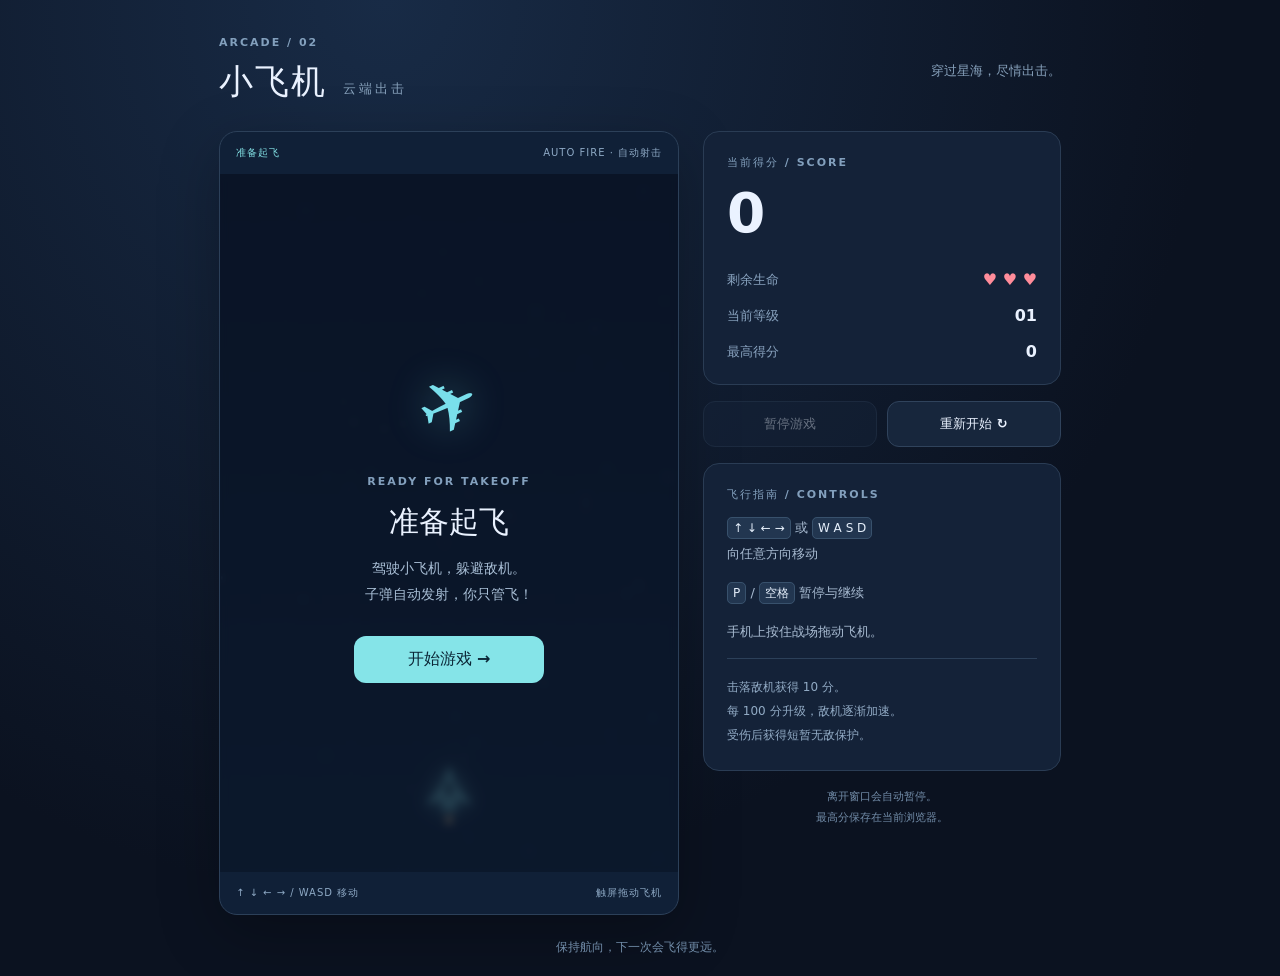
==== airplane/index.html @ 86f368f0 "Add browser airplane game with keyboard and touch controls" ====
<!doctype html>
<html lang="zh-CN">
<head>
  <meta charset="utf-8">
  <meta name="viewport" content="width=device-width, initial-scale=1">
  <meta name="theme-color" content="#101c30">
  <title>小飞机 · 云端出击</title>
  <link rel="stylesheet" href="style.css">
  <script src="core.js" defer></script>
  <script src="game.js" defer></script>
</head>
<body>
  <main class="app">
    <header><div><p class="eyebrow">ARCADE / 02</p><h1>小飞机<span>云端出击</span></h1></div><span class="header-note">穿过星海，尽情出击。</span></header>
    <section class="layout" aria-label="小飞机游戏">
      <div class="flight-panel">
        <div class="flight-bar"><span id="status" role="status">准备起飞</span><span>AUTO FIRE · 自动射击</span></div>
        <div class="stage">
          <canvas id="game" width="420" height="640" aria-label="飞机战场；方向键或 WASD 移动，手机按住飞机拖动"></canvas>
          <div id="overlay" class="overlay">
            <div class="plane-mark" aria-hidden="true">✈</div>
            <p class="eyebrow" id="overlay-label">READY FOR TAKEOFF</p>
            <h2 id="overlay-title">准备起飞</h2>
            <p id="overlay-text">驾驶小飞机，躲避敌机。<br>子弹自动发射，你只管飞！</p>
            <button id="start" class="primary">开始游戏 →</button>
          </div>
        </div>
        <div class="flight-bar bottom"><span>↑ ↓ ← → / WASD 移动</span><span>触屏拖动飞机</span></div>
      </div>
      <aside>
        <section class="card"><p class="eyebrow">当前得分 / SCORE</p><strong class="score" id="score">0</strong><div class="stats"><div><span>剩余生命</span><strong id="lives">♥ ♥ ♥</strong></div><div><span>当前等级</span><strong id="level">01</strong></div><div><span>最高得分</span><strong id="best">0</strong></div></div></section>
        <div class="actions"><button id="pause" disabled>暂停游戏</button><button id="restart">重新开始 ↻</button></div>
        <section class="card guide"><p class="eyebrow">飞行指南 / CONTROLS</p><p><kbd>↑ ↓ ← →</kbd> 或 <kbd>W A S D</kbd><br>向任意方向移动</p><p><kbd>P</kbd> / <kbd>空格</kbd> 暂停与继续</p><p>手机上按住战场拖动飞机。</p><div class="tip">击落敌机获得 10 分。<br>每 100 分升级，敌机逐渐加速。<br>受伤后获得短暂无敌保护。</div></section>
        <p class="note">离开窗口会自动暂停。<br>最高分保存在当前浏览器。</p>
      </aside>
    </section>
    <footer>保持航向，下一次会飞得更远。</footer>
  </main>
</body>
</html>
---- airplane/style.css ----
:root{color-scheme:dark;font-family:system-ui,-apple-system,"Segoe UI",sans-serif;color:#eaf2ff;background:#0b1220;font-synthesis:none}*{box-sizing:border-box}body{margin:0;background:radial-gradient(ellipse at 30% 0%,#182b46 0%,#0b1220 65%);min-height:100vh}button{font:inherit;cursor:pointer;border:1px solid #30435c;background:#17263c;color:#eaf2ff;border-radius:12px;padding:13px 16px;font-weight:650;transition:background .15s}button:hover{background:#243955}button:focus-visible{outline:3px solid #7fe8f1;outline-offset:4px}button:disabled{opacity:.4;cursor:default}.app{max-width:890px;margin:auto;padding:36px 24px 20px}header{display:flex;align-items:center;justify-content:space-between;margin-bottom:26px}.eyebrow{font-size:11px;letter-spacing:2px;color:#83a0bd;margin:0 0 10px;font-weight:650}h1{font-size:34px;letter-spacing:2px;margin:0}h1 span{font-size:13px;color:#87a1bb;margin-left:16px;letter-spacing:3px}.header-note{font-size:13px;color:#87a1bb}.layout{display:grid;grid-template-columns:minmax(0,460px) minmax(220px,1fr);gap:24px;align-items:start}.flight-panel{border:1px solid #2c4059;border-radius:18px;overflow:hidden;background:#102037;box-shadow:0 18px 60px #0004}.flight-bar{display:flex;justify-content:space-between;padding:14px 16px;font-size:10px;letter-spacing:1px;color:#8ea9c5}#status{color:#83e1e5}.stage{position:relative;aspect-ratio:420/640;background:#0b1527}canvas{display:block;width:100%;height:100%;touch-action:none}.overlay{position:absolute;inset:0;display:flex;flex-direction:column;align-items:center;justify-content:center;text-align:center;background:#0b1527ce;padding:24px;backdrop-filter:blur(4px)}.overlay[hidden]{display:none}.plane-mark{font-size:72px;line-height:1.2;color:#79dfeb;transform:rotate(-25deg);margin-bottom:25px;text-shadow:0 0 40px #79dfeb60}.overlay h2{font-size:30px;margin:4px 0 12px}.overlay>p:not(.eyebrow){color:#a8bed5;font-size:14px;line-height:1.9;margin:0 0 28px}.primary{background:#85e4e8;color:#0b2636;border:0;min-width:190px}.primary:hover{background:#a7f4f4}aside{display:grid;gap:16px}.card{background:#142238;border:1px solid #2a3c54;border-radius:16px;padding:23px}.score{display:block;font-size:55px;font-weight:750;line-height:1.2;font-variant-numeric:tabular-nums;margin-bottom:24px}.stats{display:grid;gap:17px}.stats>div{display:flex;justify-content:space-between;align-items:center;font-size:13px}.stats span{color:#89a3bf}.stats strong{font-size:16px;font-variant-numeric:tabular-nums}#lives{color:#ff8c9a}.actions{display:flex;gap:10px}.actions button{flex:1;white-space:nowrap;font-size:13px;padding:13px 9px}.guide p:not(.eyebrow){color:#a7bad0;font-size:13px;line-height:2}.guide kbd{font:12px system-ui;background:#223650;border:1px solid #38516c;border-radius:5px;padding:3px 5px;color:#e5effb}.tip{border-top:1px solid #2c4059;padding-top:16px;color:#91aac4;font-size:12px;line-height:2}.note{margin:0;text-align:center;color:#728ca8;font-size:11px;line-height:1.9}footer{font-size:12px;color:#718ca8;text-align:center;margin-top:24px}@media(max-width:640px){.app{padding:20px 14px}header{margin-bottom:18px}h1{font-size:28px}.header-note{display:none}.layout{grid-template-columns:1fr;gap:18px;max-width:420px;margin:auto}aside{grid-template-columns:1fr}.card{padding:18px}.score{font-size:36px;margin-bottom:12px}.stats{grid-template-columns:repeat(3,1fr);gap:8px}.stats>div{flex-direction:column;gap:6px}.guide{display:none}.flight-bar{padding:12px;font-size:9px}.note{font-size:10px}}@media(prefers-reduced-motion:reduce){button{transition:none}}
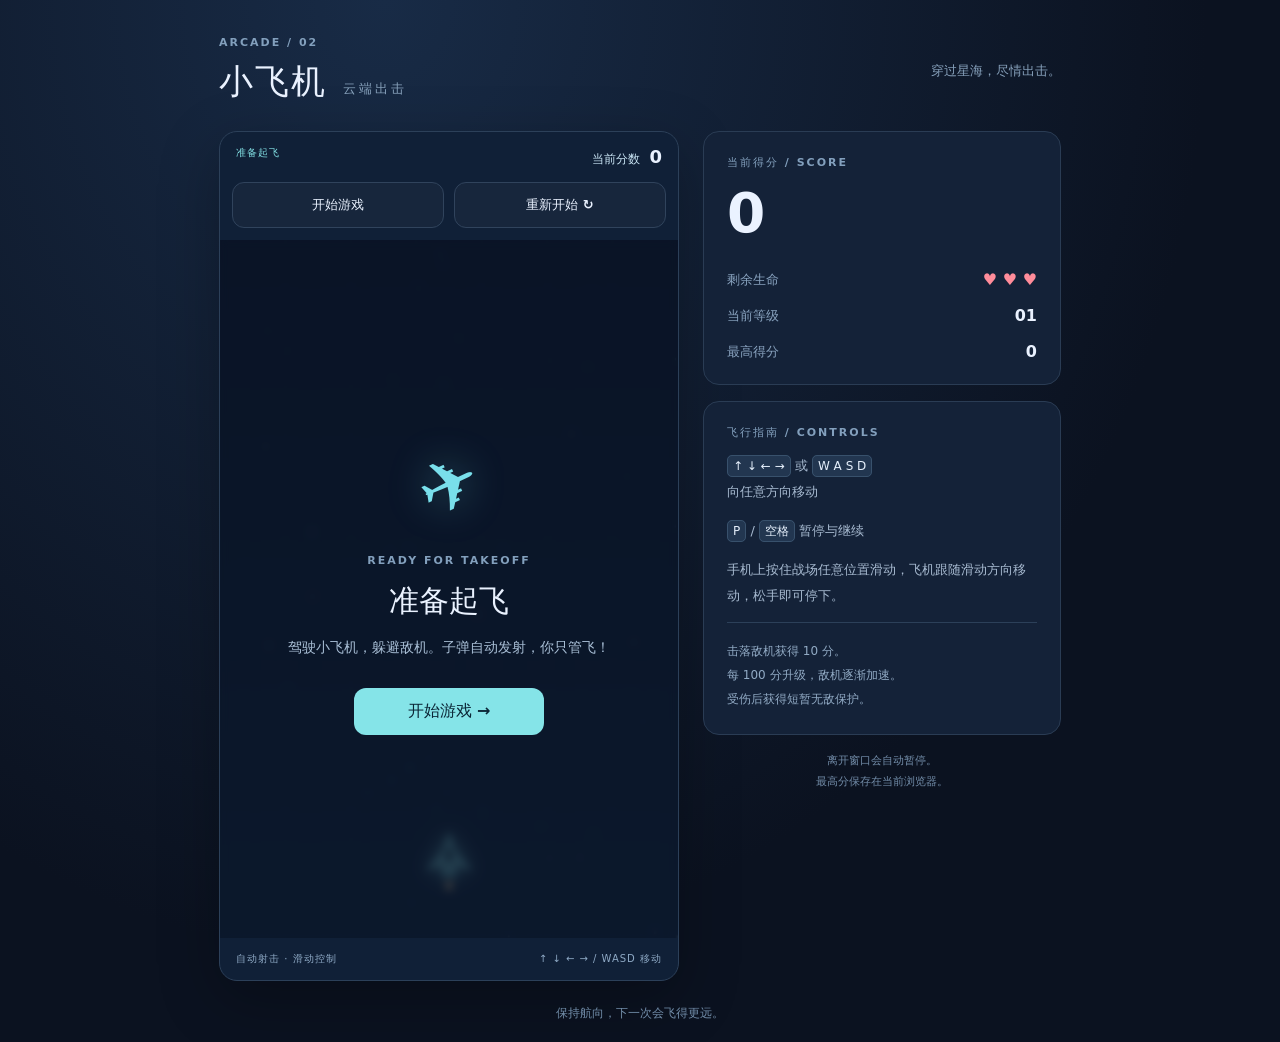
==== commit c1bb11b7: "Improve airplane mobile controls and gameplay UI" ====
--- a/airplane/index.html
+++ b/airplane/index.html
@@ -2,7 +2,7 @@
 <html lang="zh-CN">
 <head>
   <meta charset="utf-8">
-  <meta name="viewport" content="width=device-width, initial-scale=1">
+  <meta name="viewport" content="width=device-width, initial-scale=1, viewport-fit=cover">
   <meta name="theme-color" content="#101c30">
   <title>小飞机 · 云端出击</title>
   <link rel="stylesheet" href="style.css">
@@ -14,10 +14,11 @@
     <header><div><p class="eyebrow">ARCADE / 02</p><h1>小飞机<span>云端出击</span></h1></div><span class="header-note">穿过星海，尽情出击。</span></header>
     <section class="layout" aria-label="小飞机游戏">
       <div class="flight-panel">
-        <div class="flight-bar"><span id="status" role="status">准备起飞</span><span>AUTO FIRE · 自动射击</span></div>
+        <div class="flight-bar"><span id="status" role="status">准备起飞</span><span class="live-score">当前分数 <strong id="flight-score">0</strong></span></div>
+        <div class="actions"><button id="pause" aria-controls="game">开始游戏</button><button id="restart" aria-controls="game">重新开始 ↻</button></div>
         <div class="stage">
-          <canvas id="game" width="420" height="640" aria-label="飞机战场；方向键或 WASD 移动，手机按住飞机拖动"></canvas>
-          <div id="overlay" class="overlay">
+          <canvas id="game" width="420" height="640" aria-label="飞机战场；方向键或 WASD 移动，手机按住战场任意位置滑动"></canvas>
+          <div id="overlay" class="overlay" role="region" aria-labelledby="overlay-title" aria-describedby="overlay-text">
             <div class="plane-mark" aria-hidden="true">✈</div>
             <p class="eyebrow" id="overlay-label">READY FOR TAKEOFF</p>
             <h2 id="overlay-title">准备起飞</h2>
@@ -25,12 +26,11 @@
             <button id="start" class="primary">开始游戏 →</button>
           </div>
         </div>
-        <div class="flight-bar bottom"><span>↑ ↓ ← → / WASD 移动</span><span>触屏拖动飞机</span></div>
+        <div class="flight-bar bottom"><span>自动射击 · 滑动控制</span><span>↑ ↓ ← → / WASD 移动</span></div>
       </div>
       <aside>
         <section class="card"><p class="eyebrow">当前得分 / SCORE</p><strong class="score" id="score">0</strong><div class="stats"><div><span>剩余生命</span><strong id="lives">♥ ♥ ♥</strong></div><div><span>当前等级</span><strong id="level">01</strong></div><div><span>最高得分</span><strong id="best">0</strong></div></div></section>
-        <div class="actions"><button id="pause" disabled>暂停游戏</button><button id="restart">重新开始 ↻</button></div>
-        <section class="card guide"><p class="eyebrow">飞行指南 / CONTROLS</p><p><kbd>↑ ↓ ← →</kbd> 或 <kbd>W A S D</kbd><br>向任意方向移动</p><p><kbd>P</kbd> / <kbd>空格</kbd> 暂停与继续</p><p>手机上按住战场拖动飞机。</p><div class="tip">击落敌机获得 10 分。<br>每 100 分升级，敌机逐渐加速。<br>受伤后获得短暂无敌保护。</div></section>
+        <section class="card guide"><p class="eyebrow">飞行指南 / CONTROLS</p><p><kbd>↑ ↓ ← →</kbd> 或 <kbd>W A S D</kbd><br>向任意方向移动</p><p><kbd>P</kbd> / <kbd>空格</kbd> 暂停与继续</p><p>手机上按住战场任意位置滑动，飞机跟随滑动方向移动，松手即可停下。</p><div class="tip">击落敌机获得 10 分。<br>每 100 分升级，敌机逐渐加速。<br>受伤后获得短暂无敌保护。</div></section>
         <p class="note">离开窗口会自动暂停。<br>最高分保存在当前浏览器。</p>
       </aside>
     </section>
--- a/airplane/style.css
+++ b/airplane/style.css
@@ -1 +1,31 @@
 :root{color-scheme:dark;font-family:system-ui,-apple-system,"Segoe UI",sans-serif;color:#eaf2ff;background:#0b1220;font-synthesis:none}*{box-sizing:border-box}body{margin:0;background:radial-gradient(ellipse at 30% 0%,#182b46 0%,#0b1220 65%);min-height:100vh}button{font:inherit;cursor:pointer;border:1px solid #30435c;background:#17263c;color:#eaf2ff;border-radius:12px;padding:13px 16px;font-weight:650;transition:background .15s}button:hover{background:#243955}button:focus-visible{outline:3px solid #7fe8f1;outline-offset:4px}button:disabled{opacity:.4;cursor:default}.app{max-width:890px;margin:auto;padding:36px 24px 20px}header{display:flex;align-items:center;justify-content:space-between;margin-bottom:26px}.eyebrow{font-size:11px;letter-spacing:2px;color:#83a0bd;margin:0 0 10px;font-weight:650}h1{font-size:34px;letter-spacing:2px;margin:0}h1 span{font-size:13px;color:#87a1bb;margin-left:16px;letter-spacing:3px}.header-note{font-size:13px;color:#87a1bb}.layout{display:grid;grid-template-columns:minmax(0,460px) minmax(220px,1fr);gap:24px;align-items:start}.flight-panel{border:1px solid #2c4059;border-radius:18px;overflow:hidden;background:#102037;box-shadow:0 18px 60px #0004}.flight-bar{display:flex;justify-content:space-between;padding:14px 16px;font-size:10px;letter-spacing:1px;color:#8ea9c5}#status{color:#83e1e5}.stage{position:relative;aspect-ratio:420/640;background:#0b1527}canvas{display:block;width:100%;height:100%;touch-action:none}.overlay{position:absolute;inset:0;display:flex;flex-direction:column;align-items:center;justify-content:center;text-align:center;background:#0b1527ce;padding:24px;backdrop-filter:blur(4px)}.overlay[hidden]{display:none}.plane-mark{font-size:72px;line-height:1.2;color:#79dfeb;transform:rotate(-25deg);margin-bottom:25px;text-shadow:0 0 40px #79dfeb60}.overlay h2{font-size:30px;margin:4px 0 12px}.overlay>p:not(.eyebrow){color:#a8bed5;font-size:14px;line-height:1.9;margin:0 0 28px}.primary{background:#85e4e8;color:#0b2636;border:0;min-width:190px}.primary:hover{background:#a7f4f4}aside{display:grid;gap:16px}.card{background:#142238;border:1px solid #2a3c54;border-radius:16px;padding:23px}.score{display:block;font-size:55px;font-weight:750;line-height:1.2;font-variant-numeric:tabular-nums;margin-bottom:24px}.stats{display:grid;gap:17px}.stats>div{display:flex;justify-content:space-between;align-items:center;font-size:13px}.stats span{color:#89a3bf}.stats strong{font-size:16px;font-variant-numeric:tabular-nums}#lives{color:#ff8c9a}.actions{display:flex;gap:10px}.actions button{flex:1;white-space:nowrap;font-size:13px;padding:13px 9px}.guide p:not(.eyebrow){color:#a7bad0;font-size:13px;line-height:2}.guide kbd{font:12px system-ui;background:#223650;border:1px solid #38516c;border-radius:5px;padding:3px 5px;color:#e5effb}.tip{border-top:1px solid #2c4059;padding-top:16px;color:#91aac4;font-size:12px;line-height:2}.note{margin:0;text-align:center;color:#728ca8;font-size:11px;line-height:1.9}footer{font-size:12px;color:#718ca8;text-align:center;margin-top:24px}@media(max-width:640px){.app{padding:20px 14px}header{margin-bottom:18px}h1{font-size:28px}.header-note{display:none}.layout{grid-template-columns:1fr;gap:18px;max-width:420px;margin:auto}aside{grid-template-columns:1fr}.card{padding:18px}.score{font-size:36px;margin-bottom:12px}.stats{grid-template-columns:repeat(3,1fr);gap:8px}.stats>div{flex-direction:column;gap:6px}.guide{display:none}.flight-bar{padding:12px;font-size:9px}.note{font-size:10px}}@media(prefers-reduced-motion:reduce){button{transition:none}}
+/* Keep the score and controls next to the battlefield on every screen. */
+.actions{padding:0 12px 12px}
+.actions button{min-height:44px;touch-action:manipulation}
+.live-score{color:#c9e4f4;font-size:12px;letter-spacing:0}
+.live-score strong{color:#eaf2ff;font-size:18px;font-variant-numeric:tabular-nums;margin-left:6px}
+canvas{user-select:none;-webkit-user-select:none}
+.overlay .primary{min-width:0;width:min(190px,100%);min-height:44px;touch-action:manipulation}
+@media(max-width:640px){
+  .app{padding:12px max(12px,env(safe-area-inset-right)) max(12px,env(safe-area-inset-bottom)) max(12px,env(safe-area-inset-left))}
+  header{margin-bottom:12px}
+  .flight-bar{align-items:center;padding:8px 12px;min-height:34px}
+  .stage{width:min(100%,calc((100svh - 220px) * .65625));margin-inline:auto}
+  .overlay{padding:16px}
+  .plane-mark{font-size:44px;margin-bottom:12px}
+  .overlay h2{font-size:25px}
+  .overlay>p:not(.eyebrow){margin-bottom:16px;line-height:1.6}
+}
+@media(max-height:500px) and (orientation:landscape){
+  .app{padding:8px max(12px,env(safe-area-inset-right)) 8px max(12px,env(safe-area-inset-left))}
+  header,.bottom,aside,footer{display:none}
+  .layout{display:block;max-width:640px;margin:auto}
+  .flight-bar{align-items:center;padding:6px 12px;min-height:34px}
+  .stage{width:min(100%,calc((100svh - 120px) * .65625));margin-inline:auto}
+  .overlay{padding:8px}
+  .plane-mark{display:none}
+  .overlay .eyebrow{display:none}
+  .overlay h2{font-size:22px;margin:4px 0 8px}
+  .overlay>p:not(.eyebrow){font-size:12px;margin-bottom:12px;line-height:1.4}
+  .overlay .primary{font-size:13px;padding:10px 8px}
+}
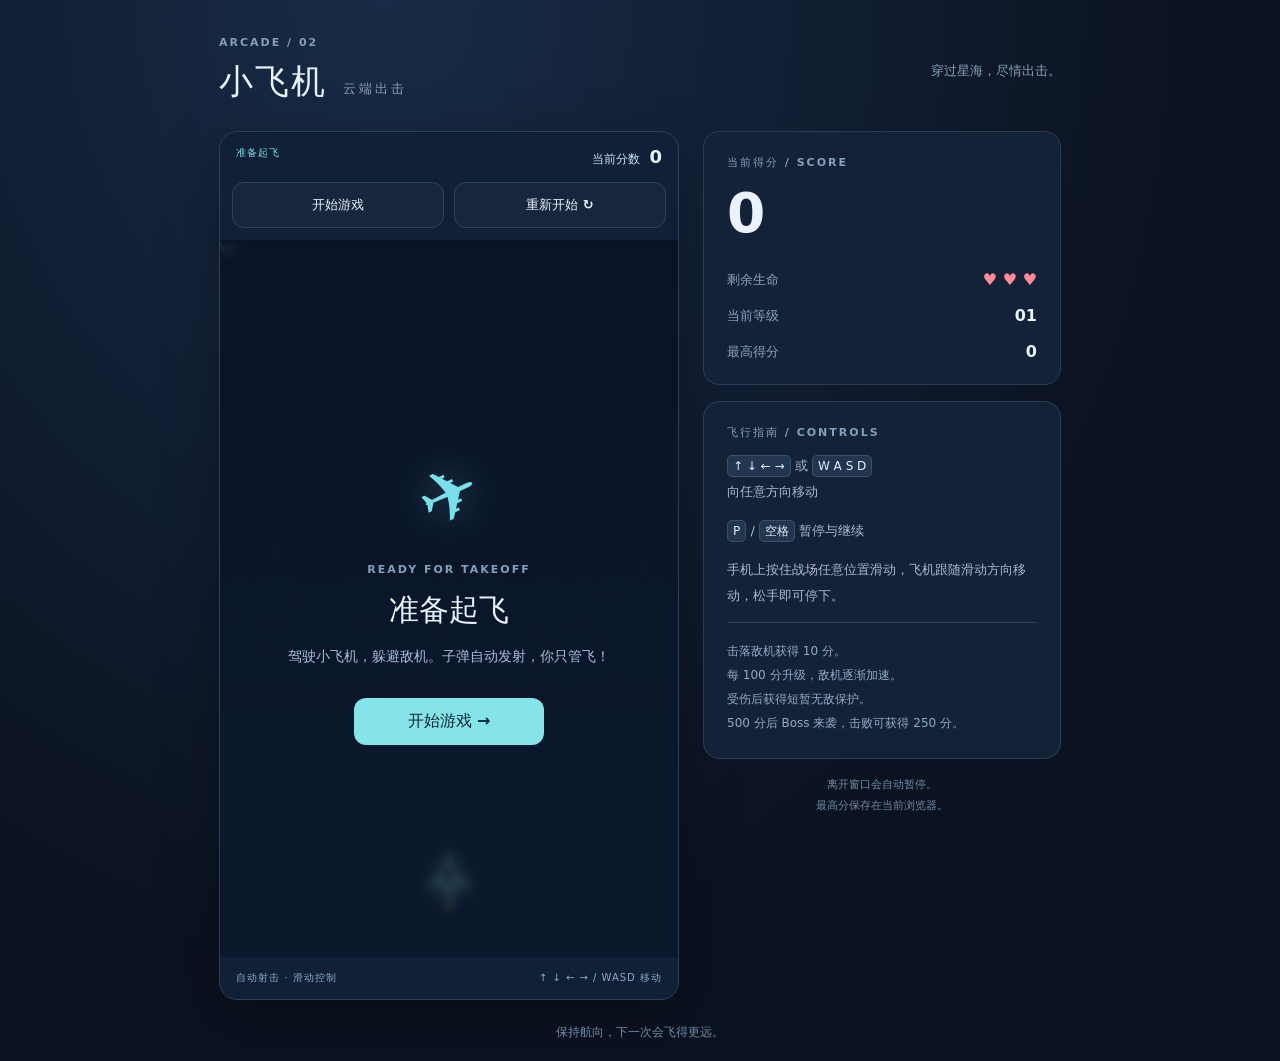
==== commit d3e3aa3b: "Add airplane boss health UI" ====
--- a/airplane/index.html
+++ b/airplane/index.html
@@ -16,7 +16,7 @@
       <div class="flight-panel">
         <div class="flight-bar"><span id="status" role="status">准备起飞</span><span class="live-score">当前分数 <strong id="flight-score">0</strong></span></div>
         <div class="actions"><button id="pause" aria-controls="game">开始游戏</button><button id="restart" aria-controls="game">重新开始 ↻</button></div>
-        <div class="stage">
+        <div class="stage">\n          <div id="boss-hud" class="boss-hud" hidden><span>BOSS</span><div class="boss-track"><i id="boss-health"></i></div><strong id="boss-hp">30 / 30</strong></div>
           <canvas id="game" width="420" height="640" aria-label="飞机战场；方向键或 WASD 移动，手机按住战场任意位置滑动"></canvas>
           <div id="overlay" class="overlay" role="region" aria-labelledby="overlay-title" aria-describedby="overlay-text">
             <div class="plane-mark" aria-hidden="true">✈</div>
@@ -30,7 +30,7 @@
       </div>
       <aside>
         <section class="card"><p class="eyebrow">当前得分 / SCORE</p><strong class="score" id="score">0</strong><div class="stats"><div><span>剩余生命</span><strong id="lives">♥ ♥ ♥</strong></div><div><span>当前等级</span><strong id="level">01</strong></div><div><span>最高得分</span><strong id="best">0</strong></div></div></section>
-        <section class="card guide"><p class="eyebrow">飞行指南 / CONTROLS</p><p><kbd>↑ ↓ ← →</kbd> 或 <kbd>W A S D</kbd><br>向任意方向移动</p><p><kbd>P</kbd> / <kbd>空格</kbd> 暂停与继续</p><p>手机上按住战场任意位置滑动，飞机跟随滑动方向移动，松手即可停下。</p><div class="tip">击落敌机获得 10 分。<br>每 100 分升级，敌机逐渐加速。<br>受伤后获得短暂无敌保护。</div></section>
+        <section class="card guide"><p class="eyebrow">飞行指南 / CONTROLS</p><p><kbd>↑ ↓ ← →</kbd> 或 <kbd>W A S D</kbd><br>向任意方向移动</p><p><kbd>P</kbd> / <kbd>空格</kbd> 暂停与继续</p><p>手机上按住战场任意位置滑动，飞机跟随滑动方向移动，松手即可停下。</p><div class="tip">击落敌机获得 10 分。<br>每 100 分升级，敌机逐渐加速。<br>受伤后获得短暂无敌保护。<br>500 分后 Boss 来袭，击败可获得 250 分。</div></section>
         <p class="note">离开窗口会自动暂停。<br>最高分保存在当前浏览器。</p>
       </aside>
     </section>
